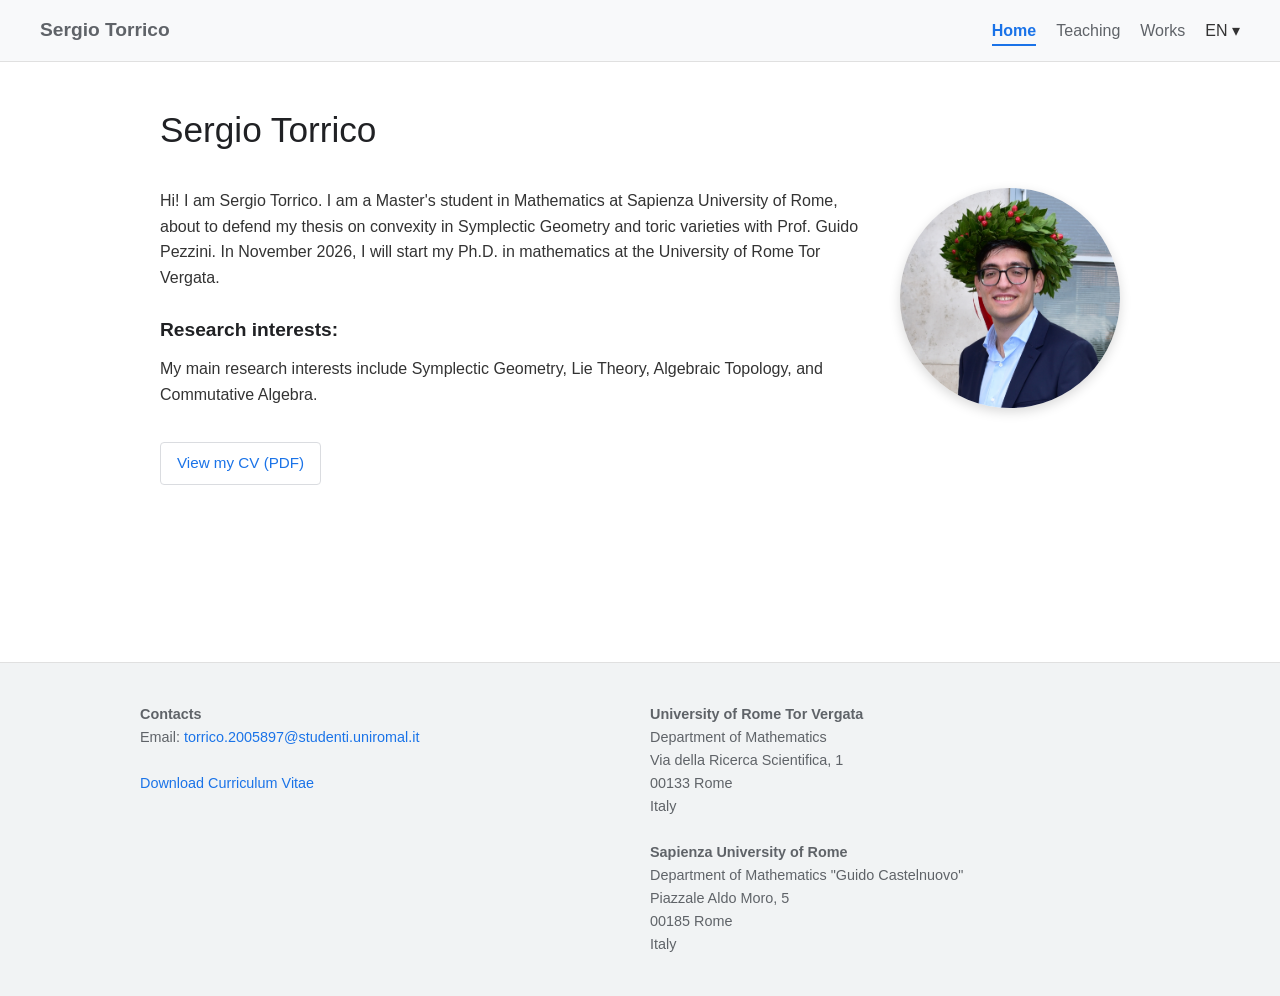
==== index_en.html @ ab9c92a9 "Primo rilascio del sito personale" ====
<!DOCTYPE html>
<html lang="en">
<head>
    <meta charset="UTF-8">
    <meta name="viewport" content="width=device-width, initial-scale=1.0">
    <meta name="description" content="Personal website of Sergio Torrico, PhD student in Mathematics. Research interests: Symplectic Geometry, Lie Theory, Algebraic Topology, and Commutative Algebra.">
    <title>Sergio Torrico - PhD Student in Mathematics</title>
    
    <link rel="stylesheet" href="style.css">
</head>
<body>

    <nav class="navbar">
        <div class="nav-brand">Sergio Torrico</div>
        <ul class="nav-links">
            <li><a href="index_en.html" class="active">Home</a></li>
            <li><a href="teaching_en.html">Teaching</a></li>
            <li><a href="works_en.html">Works</a></li>
            <li class="dropdown">
                <span class="dropbtn">EN ▾</span>
                <div class="dropdown-content">
                    <a href="index.html">🇮🇹 Italiano</a>
                    <a href="index_en.html">🇬🇧 English</a>
                </div>
            </li>
        </ul>
    </nav>

    <main class="container">
        <header class="page-header">
            <h1>Sergio Torrico</h1>
        </header>

        <section class="intro-section">
            <div class="intro-text">
                <p>Hi! I am Sergio Torrico. I am a Master's student in Mathematics at Sapienza University of Rome, about to defend my thesis on convexity in Symplectic Geometry and toric varieties with Prof. Guido Pezzini. In November 2026, I will start my Ph.D. in mathematics at the University of Rome Tor Vergata.</p>
                
                <h3>Research interests:</h3>
                <p>My main research interests include Symplectic Geometry, Lie Theory, Algebraic Topology, and Commutative Algebra.</p>
            
                <a href="CV.pdf" target="_blank" rel="noopener noreferrer" class="cv-button">View my CV (PDF)</a>
            </div>
            
            <div class="intro-image">
                <img src="Propic.png" alt="Photo of Sergio Torrico">
            </div>
        </section>
    </main>

    <footer class="site-footer">
        <div class="footer-container">
            <div class="footer-col">
                <strong>Contacts</strong><br>
                Email: <a href="mailto:torrico.2005897@studenti.uniromal.it">torrico.2005897@studenti.uniromal.it</a><br><br>
                <a href="CV.pdf" target="_blank" rel="noopener noreferrer">Download Curriculum Vitae</a>
            </div>
            <div class="footer-col">
                <strong>University of Rome Tor Vergata</strong><br>
                Department of Mathematics<br>
                Via della Ricerca Scientifica, 1<br>
                00133 Rome<br>
                Italy<br><br>
                <strong>Sapienza University of Rome</strong><br>
                Department of Mathematics "Guido Castelnuovo"<br>
                Piazzale Aldo Moro, 5<br>
                00185 Rome<br>
                Italy
            </div>
        </div>
    </footer>

</body>
</html>
---- style.css ----
/* style.css - Foglio di stile completo e rifinito */

* {
    box-sizing: border-box;
    margin: 0;
    padding: 0;
}

body {
    font-family: -apple-system, BlinkMacSystemFont, "Segoe UI", Roboto, Helvetica, Arial, sans-serif;
    line-height: 1.6;
    color: #333;
    background-color: #fff;
}

/* --- Barra di navigazione --- */
.navbar {
    display: flex;
    justify-content: space-between;
    align-items: center;
    padding: 15px 40px;
    border-bottom: 1px solid #e0e0e0;
    background-color: #f8f9fa;
}

.nav-brand {
    font-size: 1.2rem;
    font-weight: 600;
    color: #5f6368;
}

.nav-links {
    list-style: none;
    display: flex;
    gap: 20px;
    align-items: center;
}

.nav-links a {
    text-decoration: none;
    color: #5f6368;
    font-size: 1rem;
    transition: color 0.2s;
}

.nav-links a:hover {
    color: #1a73e8;
}

.nav-links a.active {
    font-weight: 600;
    color: #1a73e8;
    border-bottom: 2px solid #1a73e8;
    padding-bottom: 5px;
}

/* --- Contenitore principale --- */
.container {
    max-width: 1000px;
    margin: 0 auto;
    padding: 40px 20px;
    min-height: 60vh;
}

.page-header h1 {
    font-size: 2.2rem;
    font-weight: 400;
    margin-bottom: 30px;
    color: #202124;
}

/* --- Titoli di Sezione (Nuova classe per pulire l'HTML) --- */
.section-title {
    margin-top: 50px;
    margin-bottom: 20px;
    border-bottom: 2px solid #e0e0e0;
    padding-bottom: 10px;
    color: #1a73e8;
    font-size: 1.5rem;
    font-weight: 500;
}

/* Rimuove il margine superiore se il titolo è il primissimo elemento */
.section-title:first-child {
    margin-top: 0;
}

/* --- Sezione flessibile per testo + immagine --- */
.intro-section {
    display: flex;
    flex-wrap: wrap; 
    gap: 40px;
    align-items: flex-start; 
}

.intro-text {
    flex: 1; 
    min-width: 300px;
}

.intro-text h3 {
    margin-top: 25px;
    margin-bottom: 10px;
    font-size: 1.2rem;
    color: #202124;
}

.intro-text p {
    margin-bottom: 15px;
}

/* --- Contenitore dell'immagine (Avatar Circolare Moderno) --- */
.intro-image {
    flex: 0 0 220px; 
    max-width: 220px; 
}

.intro-image img {
    max-width: 100%; 
    height: auto;
    /* Trasforma la foto in un cerchio perfetto */
    aspect-ratio: 1 / 1;
    object-fit: cover;
    border-radius: 50%; 
    box-shadow: 0 4px 12px rgba(0,0,0,0.15);
    display: block; 
}

/* --- Stile per il bottone del CV (Ghost Button) --- */
.cv-button {
    display: inline-block;
    margin-top: 20px;
    padding: 8px 16px;
    background-color: transparent;
    color: #1a73e8 !important;
    border: 1px solid #dadce0;
    text-decoration: none;
    border-radius: 4px;
    font-weight: 500;
    font-size: 0.95rem;
    transition: all 0.2s ease;
}

.cv-button:hover {
    background-color: #f1f3f4;
    border-color: #1a73e8;
}

/* --- Stili specifici per la pagina Teaching / Works (Card Interattive) --- */
.teaching-item {
    margin-bottom: 20px;
    padding: 20px; /* Aggiunto spazio interno */
    border-radius: 8px; /* Arrotondamento degli angoli */
    border-bottom: 1px solid #eee; /* Separatore classico */
    transition: all 0.3s ease; /* Transizione fluida */
}

/* Effetto Hover (Passaggio del mouse) */
.teaching-item:hover {
    background-color: #f8f9fa; /* Sfondo grigio leggerissimo */
    border-bottom-color: transparent; /* Nasconde la linea sotto */
    box-shadow: 0 4px 12px rgba(0,0,0,0.05); /* Ombra morbida */
    transform: translateY(-2px); /* Effetto sollevamento */
}

.teaching-item h3 {
    color: #202124;
    margin-bottom: 5px;
}

.teaching-date {
    color: #5f6368;
    font-style: italic;
    font-size: 0.95rem;
    margin-bottom: 10px;
}

/* --- Footer in stile accademico --- */
.site-footer {
    background-color: #f1f3f4;
    padding: 40px 20px;
    margin-top: 60px;
    border-top: 1px solid #e0e0e0;
    font-size: 0.9rem;
    color: #5f6368;
}

.footer-container {
    max-width: 1000px;
    margin: 0 auto;
    display: flex;
    justify-content: space-between;
    flex-wrap: wrap;
    gap: 20px;
}

.footer-col {
    flex: 1;
    min-width: 250px;
}

.footer-col a {
    color: #1a73e8;
    text-decoration: none;
}

.footer-col a:hover {
    text-decoration: underline;
}

/* --- Menù a tendina per la lingua --- */
.dropdown {
    position: relative;
    display: inline-block;
}

.dropbtn {
    display: flex;
    align-items: center;
    cursor: pointer;
}

.dropdown-content {
    display: none;
    position: absolute;
    right: 0;
    background-color: #f8f9fa;
    min-width: 130px;
    box-shadow: 0px 8px 16px 0px rgba(0,0,0,0.2);
    z-index: 1;
    border-radius: 4px;
    overflow: hidden;
}

.dropdown-content a {
    color: #5f6368;
    padding: 12px 16px;
    text-decoration: none;
    display: block;
    font-size: 0.95rem;
    border-bottom: none;
}

.dropdown-content a:hover {
    background-color: #e8eaed;
    color: #1a73e8;
}

.dropdown:hover .dropdown-content {
    display: block;
}

/* --- Responsività su smartphone (Ottimizzata) --- */
@media (max-width: 768px) {
    .navbar {
        flex-direction: column;
        gap: 15px;
        padding: 15px 20px;
    }
    
    /* Il menù ora rimane in riga (orizzontale) e compatto su mobile */
    .nav-links {
        flex-wrap: wrap;
        justify-content: center;
        gap: 20px;
        font-size: 0.95rem;
    }

    .intro-section {
        flex-direction: column; 
        align-items: center; 
        gap: 20px;
    }
    .intro-text {
        min-width: 100%;
        text-align: center; 
    }
    .intro-image {
        flex: 0 0 auto;
        max-width: 100%;
        text-align: center;
    }
    .intro-image img {
        max-width: 200px; /* Leggermente più piccola su mobile */
        margin: 0 auto; 
    }
}
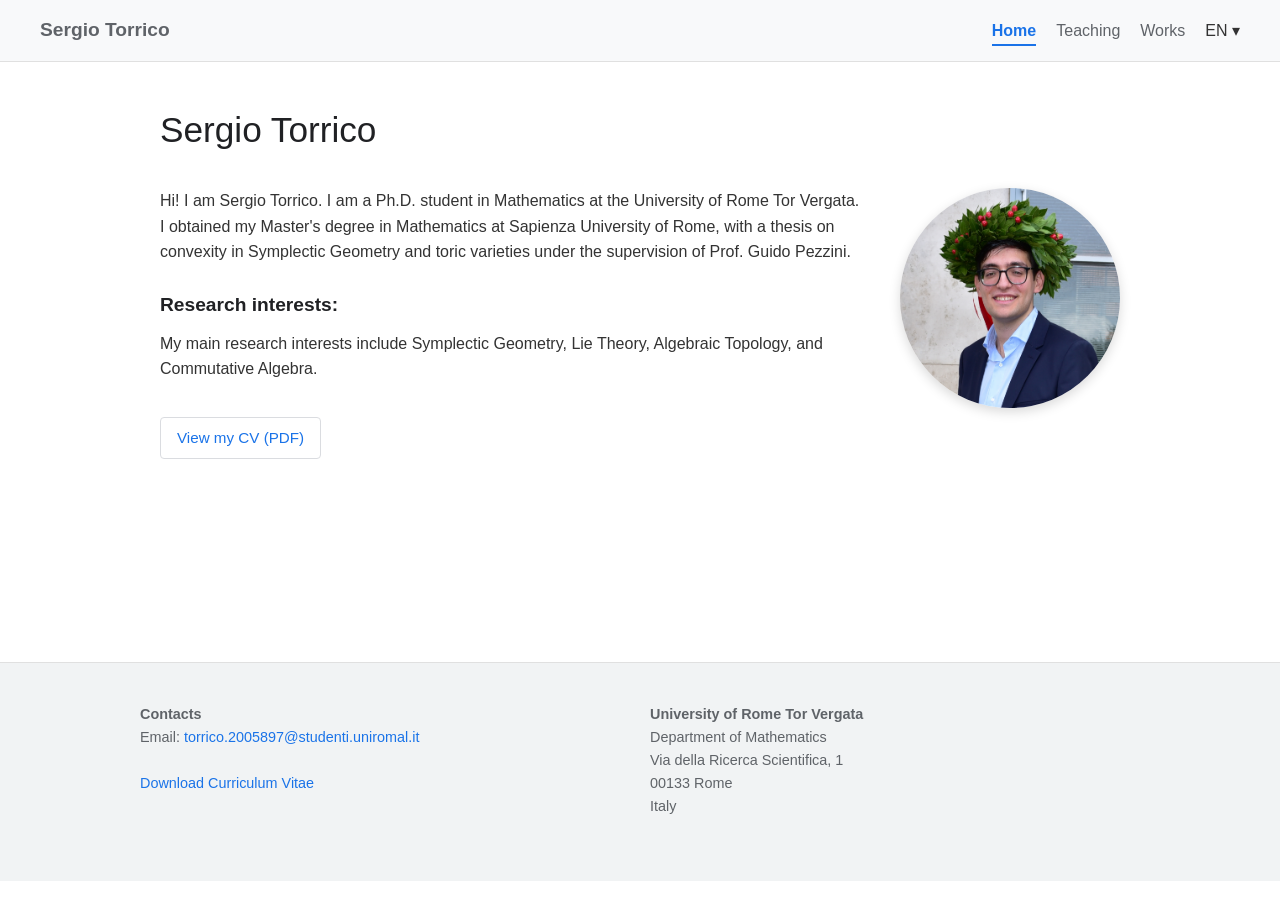
==== commit 9431467d: "Aggiornamento sito con Abstract tesi, CV aggiornato, Manca ancora email nuova" ====
--- a/index_en.html
+++ b/index_en.html
@@ -33,12 +33,12 @@
 
         <section class="intro-section">
             <div class="intro-text">
-                <p>Hi! I am Sergio Torrico. I am a Master's student in Mathematics at Sapienza University of Rome, about to defend my thesis on convexity in Symplectic Geometry and toric varieties with Prof. Guido Pezzini. In November 2026, I will start my Ph.D. in mathematics at the University of Rome Tor Vergata.</p>
-                
+                <p>Hi! I am Sergio Torrico. I am a Ph.D. student in Mathematics at the University of Rome Tor Vergata. I obtained my Master's degree in Mathematics at Sapienza University of Rome, with a thesis on convexity in Symplectic Geometry and toric varieties under the supervision of Prof. Guido Pezzini.</p>
+
                 <h3>Research interests:</h3>
                 <p>My main research interests include Symplectic Geometry, Lie Theory, Algebraic Topology, and Commutative Algebra.</p>
-            
-                <a href="CV.pdf" target="_blank" rel="noopener noreferrer" class="cv-button">View my CV (PDF)</a>
+
+                    <a href="CV.pdf" target="_blank" rel="noopener noreferrer" class="cv-button">View my CV (PDF)</a>
             </div>
             
             <div class="intro-image">
@@ -60,14 +60,12 @@
                 Via della Ricerca Scientifica, 1<br>
                 00133 Rome<br>
                 Italy<br><br>
-                <strong>Sapienza University of Rome</strong><br>
-                Department of Mathematics "Guido Castelnuovo"<br>
-                Piazzale Aldo Moro, 5<br>
-                00185 Rome<br>
-                Italy
             </div>
         </div>
     </footer>
+    <!-- Statistiche GoatCounter -->
+    <script data-goatcounter="https://sergiotorrico.goatcounter.com/count"
+        async src="//gc.zgo.at/count.js"></script>
 
 </body>
 </html>
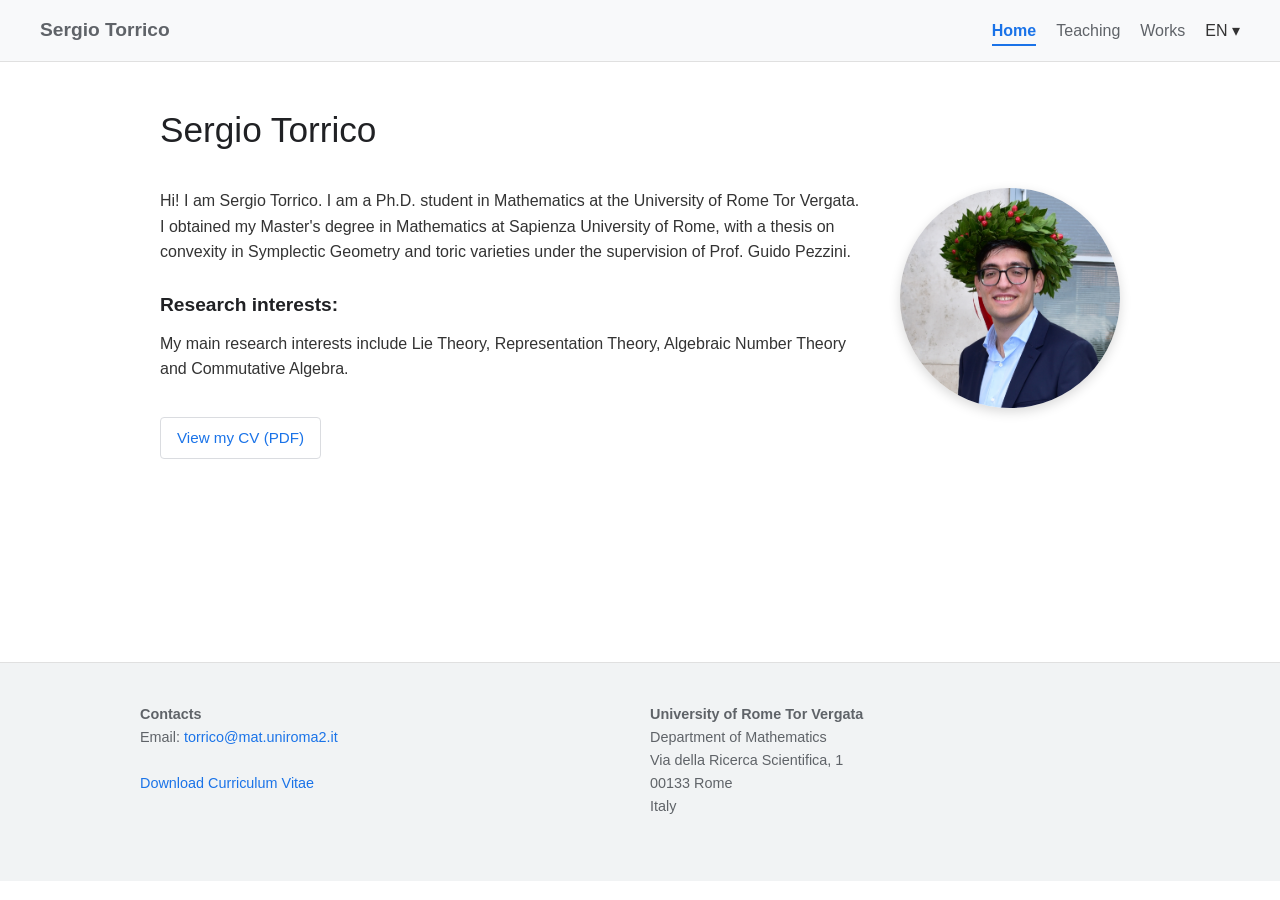
==== commit 7d7a8797: "Aggiornamento sito con CV aggiornato e mail nuova Tor Vergata" ====
--- a/index_en.html
+++ b/index_en.html
@@ -3,7 +3,7 @@
 <head>
     <meta charset="UTF-8">
     <meta name="viewport" content="width=device-width, initial-scale=1.0">
-    <meta name="description" content="Personal website of Sergio Torrico, PhD student in Mathematics. Research interests: Symplectic Geometry, Lie Theory, Algebraic Topology, and Commutative Algebra.">
+    <meta name="description" content="Personal website of Sergio Torrico, PhD student in Mathematics. Research interests: Lie Theory, Representation Theory and Commutative Algebra.">
     <title>Sergio Torrico - PhD Student in Mathematics</title>
     
     <link rel="stylesheet" href="style.css">
@@ -36,7 +36,7 @@
                 <p>Hi! I am Sergio Torrico. I am a Ph.D. student in Mathematics at the University of Rome Tor Vergata. I obtained my Master's degree in Mathematics at Sapienza University of Rome, with a thesis on convexity in Symplectic Geometry and toric varieties under the supervision of Prof. Guido Pezzini.</p>
 
                 <h3>Research interests:</h3>
-                <p>My main research interests include Symplectic Geometry, Lie Theory, Algebraic Topology, and Commutative Algebra.</p>
+                <p>My main research interests include Lie Theory, Representation Theory, Algebraic Number Theory and Commutative Algebra.</p>
 
                     <a href="CV.pdf" target="_blank" rel="noopener noreferrer" class="cv-button">View my CV (PDF)</a>
             </div>
@@ -51,7 +51,7 @@
         <div class="footer-container">
             <div class="footer-col">
                 <strong>Contacts</strong><br>
-                Email: <a href="mailto:torrico.2005897@studenti.uniromal.it">torrico.2005897@studenti.uniromal.it</a><br><br>
+                Email: <a href="mailto:torrico@mat.uniroma2.it">torrico@mat.uniroma2.it</a><br><br>
                 <a href="CV.pdf" target="_blank" rel="noopener noreferrer">Download Curriculum Vitae</a>
             </div>
             <div class="footer-col">
